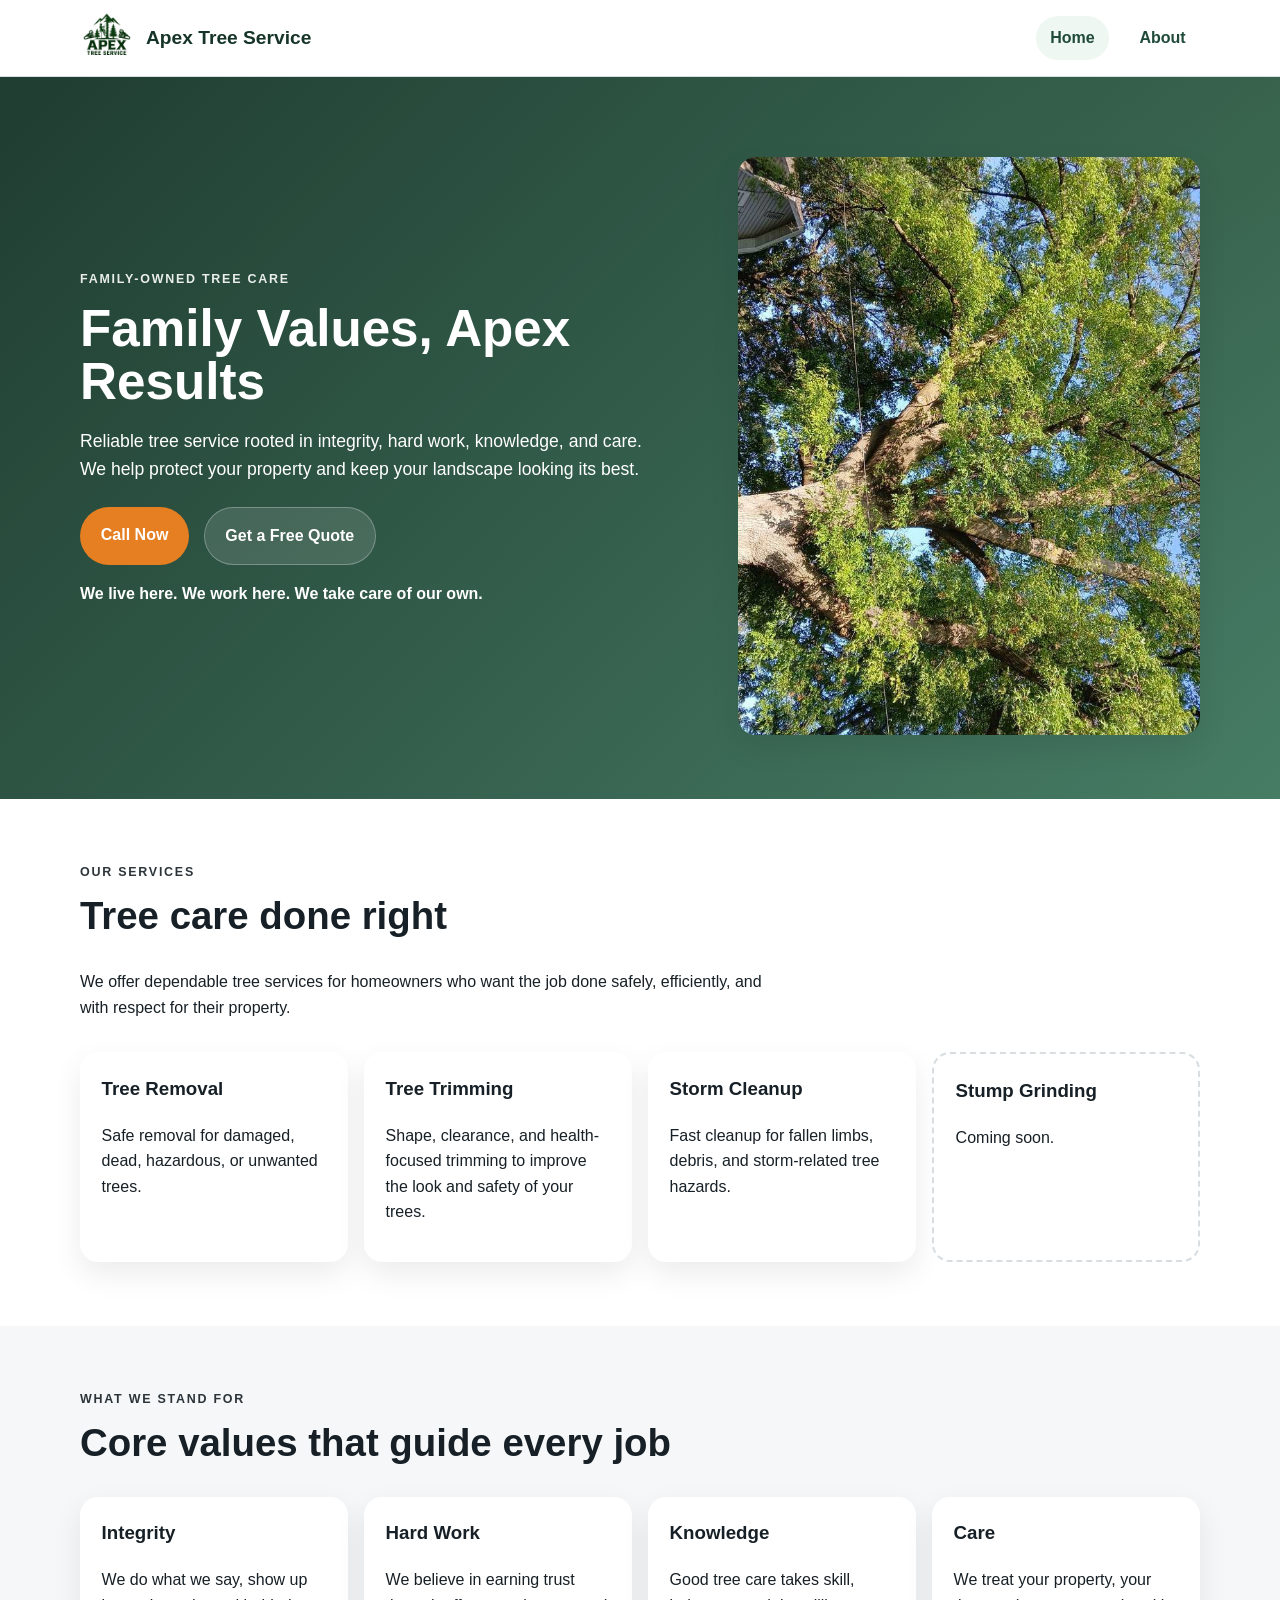
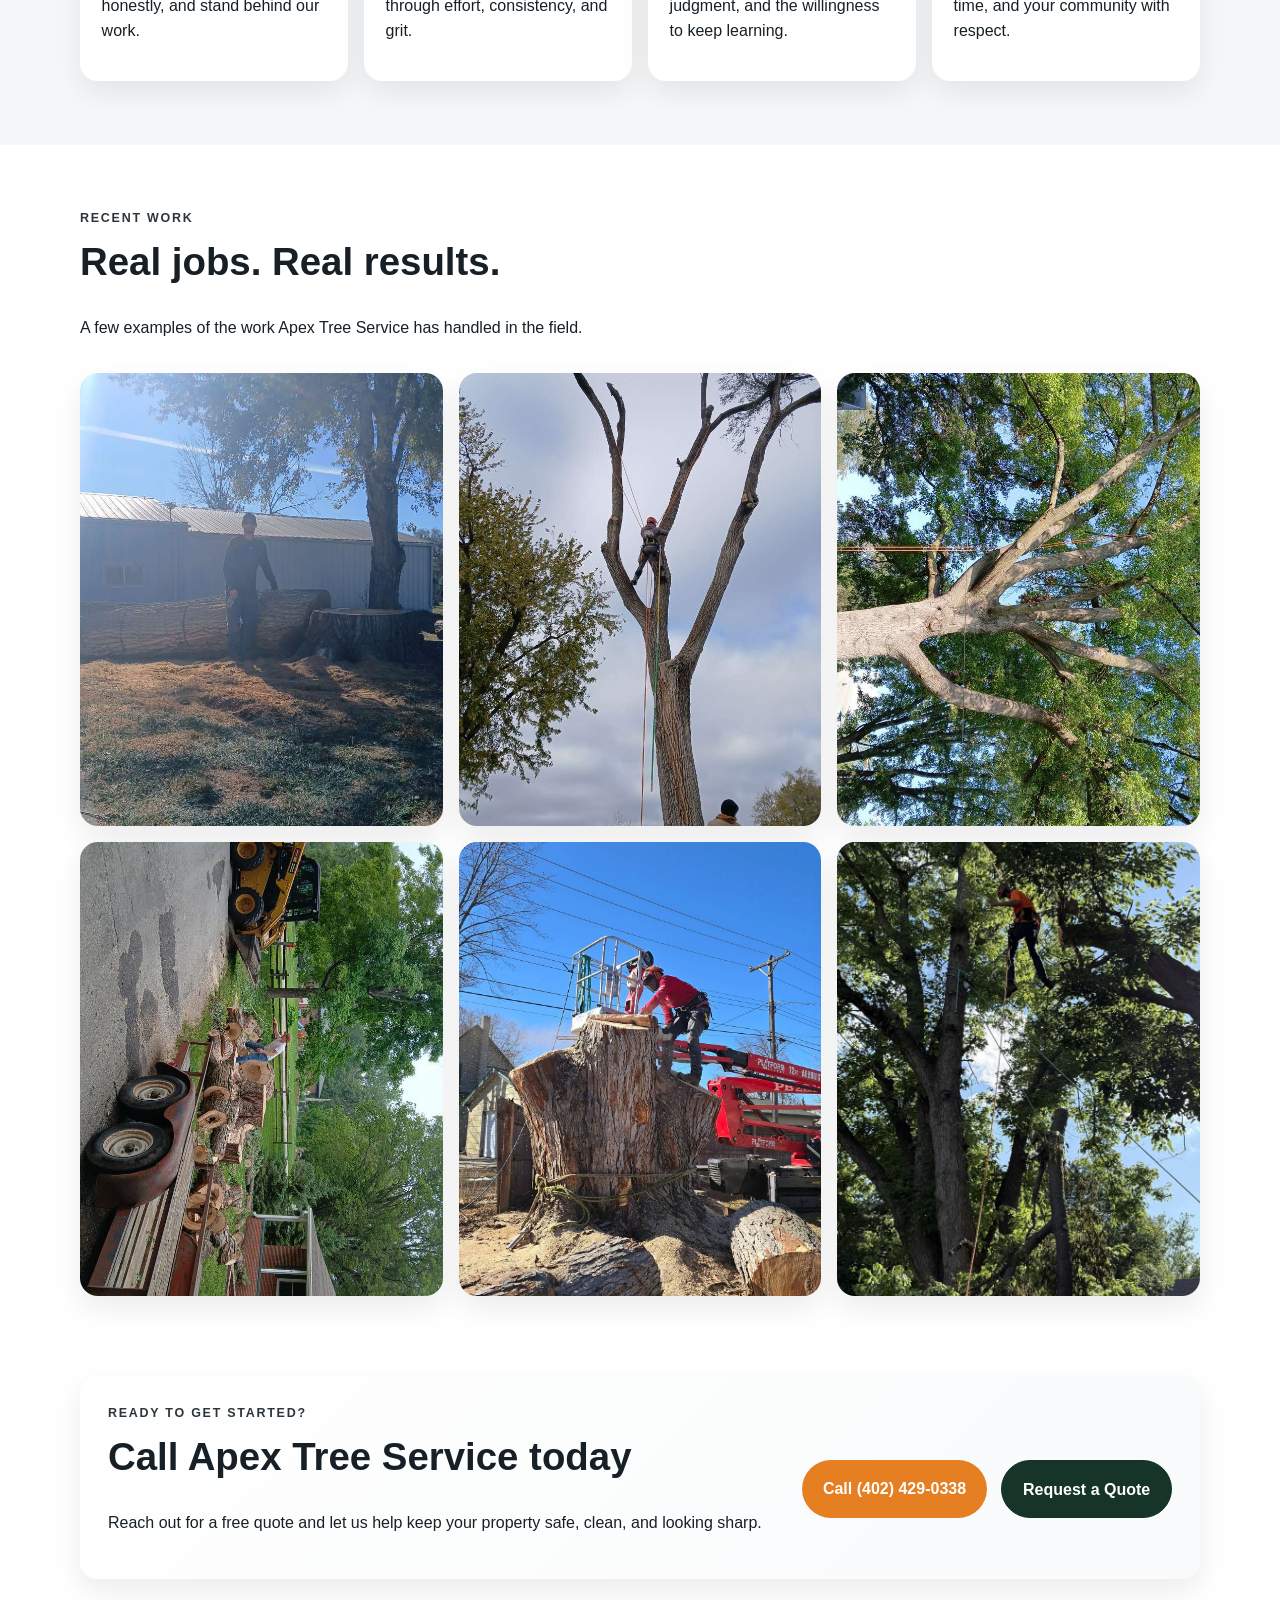
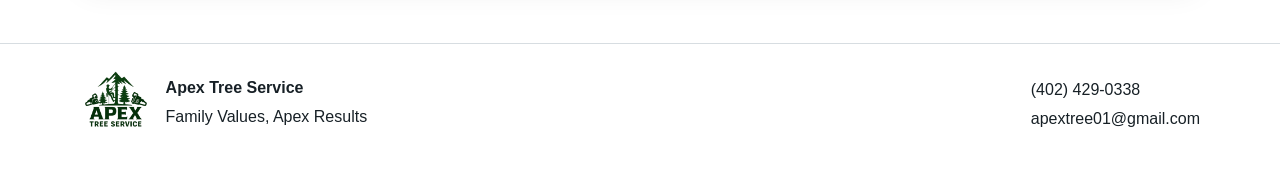
==== index.html @ bf9e17af "Add files via upload" ====
<!DOCTYPE html>
<html lang="en">
<head>
  <meta charset="UTF-8" />
  <meta name="viewport" content="width=device-width, initial-scale=1.0" />
  <title>Apex Tree Service | Family Values, Apex Results</title>
  <meta name="description" content="Apex Tree Service delivers dependable local tree care with integrity, hard work, knowledge, and care." />
  <link rel="stylesheet" href="style.css" />
</head>
<body>
  <header class="site-header">
    <div class="container nav-wrap">
      <a href="index.html" class="brand brand-with-logo">
        <img src="assets/logo-transparent.png" alt="Apex Tree Service logo" class="brand-logo" />
        <span>Apex Tree Service</span>
      </a>
      <nav class="nav">
        <a href="index.html" class="active">Home</a>
        <a href="about.html">About</a>
      </nav>
    </div>
  </header>

  <main>
    <section class="hero">
      <div class="container hero-grid">
        <div class="hero-copy">
          <p class="eyebrow">Family-Owned Tree Care</p>
          <h1>Family Values, Apex Results</h1>
          <p class="lead">
            Reliable tree service rooted in integrity, hard work, knowledge, and care.
            We help protect your property and keep your landscape looking its best.
          </p>
          <div class="hero-actions">
            <a class="btn btn-primary" href="tel:+14024290338">Call Now</a>
            <a class="btn btn-secondary" href="mailto:apextree01@gmail.com?subject=Free Quote Request">Get a Free Quote</a>
          </div>
          <p class="motto">We live here. We work here. We take care of our own.</p>
        </div>
        <div class="hero-visual">
          <img src="assets/work-3.jpg" alt="Tree climber working high in a tree" class="hero-image" />
        </div>
      </div>
    </section>

    <section class="section">
      <div class="container">
        <div class="section-heading">
          <p class="eyebrow">Our Services</p>
          <h2>Tree care done right</h2>
          <p>
            We offer dependable tree services for homeowners who want the job done safely,
            efficiently, and with respect for their property.
          </p>
        </div>

        <div class="cards">
          <article class="card">
            <h3>Tree Removal</h3>
            <p>Safe removal for damaged, dead, hazardous, or unwanted trees.</p>
          </article>
          <article class="card">
            <h3>Tree Trimming</h3>
            <p>Shape, clearance, and health-focused trimming to improve the look and safety of your trees.</p>
          </article>
          <article class="card">
            <h3>Storm Cleanup</h3>
            <p>Fast cleanup for fallen limbs, debris, and storm-related tree hazards.</p>
          </article>
          <article class="card coming-soon">
            <h3>Stump Grinding</h3>
            <p>Coming soon.</p>
          </article>
        </div>
      </div>
    </section>

    <section class="section section-alt">
      <div class="container">
        <div class="section-heading">
          <p class="eyebrow">What We Stand For</p>
          <h2>Core values that guide every job</h2>
        </div>
        <div class="values-grid">
          <div class="value-box">
            <h3>Integrity</h3>
            <p>We do what we say, show up honestly, and stand behind our work.</p>
          </div>
          <div class="value-box">
            <h3>Hard Work</h3>
            <p>We believe in earning trust through effort, consistency, and grit.</p>
          </div>
          <div class="value-box">
            <h3>Knowledge</h3>
            <p>Good tree care takes skill, judgment, and the willingness to keep learning.</p>
          </div>
          <div class="value-box">
            <h3>Care</h3>
            <p>We treat your property, your time, and your community with respect.</p>
          </div>
        </div>
      </div>
    </section>

    <section class="section">
      <div class="container">
        <div class="section-heading">
          <p class="eyebrow">Recent Work</p>
          <h2>Real jobs. Real results.</h2>
          <p>
            A few examples of the work Apex Tree Service has handled in the field.
          </p>
        </div>
        <div class="gallery-grid">
          <img src="assets/work-1.jpg" alt="Large tree stump and cut trunk after removal" />
          <img src="assets/work-2.jpg" alt="Worker up in a tree using climbing ropes" />
          <img src="assets/work-4.jpg" alt="Large tree canopy over a residential property" />
          <img src="assets/work-5.jpg" alt="Tree trimming progress on a large tree" />
          <img src="assets/work-6.jpg" alt="Skid steer and cut logs during cleanup" />
          <img src="assets/work-7.jpg" alt="Tree worker suspended in a tree canopy" />
        </div>
      </div>
    </section>

    <section class="section cta-section">
      <div class="container cta-box">
        <div>
          <p class="eyebrow">Ready to get started?</p>
          <h2>Call Apex Tree Service today</h2>
          <p>
            Reach out for a free quote and let us help keep your property safe, clean, and looking sharp.
          </p>
        </div>
        <div class="cta-actions">
          <a class="btn btn-primary" href="tel:+14024290338">Call (402) 429-0338</a>
          <a class="btn btn-secondary dark-secondary" href="mailto:apextree01@gmail.com?subject=Free Quote Request">Request a Quote</a>
        </div>
      </div>
    </section>
  </main>

  <footer class="site-footer">
    <div class="container footer-wrap">
      <div class="footer-brand">
        <img src="assets/logo-transparent.png" alt="Apex Tree Service logo" class="footer-logo" />
        <div>
          <strong>Apex Tree Service</strong>
          <p>Family Values, Apex Results</p>
        </div>
      </div>
      <div>
        <p><a href="tel:+14024290338">(402) 429-0338</a></p>
        <p><a href="mailto:apextree01@gmail.com">apextree01@gmail.com</a></p>
      </div>
    </div>
  </footer>
</body>
</html>
---- style.css ----
* {
  box-sizing: border-box;
}

:root {
  --green-900: #163528;
  --green-800: #1f4a39;
  --green-700: #2d6a4f;
  --green-100: #eef7f1;
  --orange-500: #e67e22;
  --orange-600: #cf6d17;
  --silver-100: #f5f7f8;
  --silver-200: #d7dde1;
  --slate-900: #172026;
  --white: #ffffff;
  --shadow: 0 12px 30px rgba(0, 0, 0, 0.08);
  --radius: 18px;
  --max: 1120px;
}

html {
  scroll-behavior: smooth;
}

body {
  margin: 0;
  font-family: Arial, Helvetica, sans-serif;
  color: var(--slate-900);
  background: var(--white);
  line-height: 1.6;
}

img {
  max-width: 100%;
  display: block;
}

a {
  color: inherit;
  text-decoration: none;
}

.container {
  width: min(calc(100% - 2rem), var(--max));
  margin: 0 auto;
}

.narrow {
  width: min(calc(100% - 2rem), 780px);
  margin: 0 auto;
}

.site-header {
  position: sticky;
  top: 0;
  z-index: 10;
  background: rgba(255,255,255,0.96);
  backdrop-filter: blur(8px);
  border-bottom: 1px solid var(--silver-200);
}

.nav-wrap {
  display: flex;
  align-items: center;
  justify-content: space-between;
  min-height: 76px;
  gap: 1rem;
}

.brand {
  font-size: 1.2rem;
  font-weight: 800;
  color: var(--green-900);
}

.brand-with-logo {
  display: inline-flex;
  align-items: center;
  gap: 0.75rem;
}

.brand-logo {
  width: 54px;
  height: 54px;
  object-fit: contain;
}

.nav {
  display: flex;
  gap: 1rem;
  flex-wrap: wrap;
}

.nav a {
  padding: 0.55rem 0.9rem;
  border-radius: 999px;
  font-weight: 700;
  color: var(--green-800);
}

.nav a.active,
.nav a:hover {
  background: var(--green-100);
}

.hero,
.page-hero {
  background:
    linear-gradient(135deg, rgba(22,53,40,0.96), rgba(45,106,79,0.88)),
    radial-gradient(circle at top right, rgba(230,126,34,0.25), transparent 35%);
  color: var(--white);
}

.hero {
  padding: 5rem 0 4rem;
}

.page-hero {
  padding: 4.5rem 0 3.5rem;
}

.hero-grid {
  display: grid;
  grid-template-columns: 1.15fr 0.85fr;
  gap: 2rem;
  align-items: center;
}

.hero-copy h1,
.page-hero h1 {
  font-size: clamp(2.2rem, 4vw, 4rem);
  line-height: 1.05;
  margin: 0 0 1rem;
}

.eyebrow {
  text-transform: uppercase;
  letter-spacing: 0.14em;
  font-size: 0.78rem;
  font-weight: 800;
  margin: 0 0 0.75rem;
  opacity: 0.9;
}

.lead {
  font-size: 1.1rem;
  max-width: 60ch;
}

.hero-actions,
.cta-actions {
  display: flex;
  flex-wrap: wrap;
  gap: 0.9rem;
  margin-top: 1.5rem;
}

.btn {
  display: inline-block;
  padding: 0.95rem 1.3rem;
  border-radius: 999px;
  font-weight: 800;
  transition: transform 0.15s ease, background 0.15s ease;
}

.btn:hover {
  transform: translateY(-1px);
}

.btn-primary {
  background: var(--orange-500);
  color: var(--white);
}

.btn-primary:hover {
  background: var(--orange-600);
}

.btn-secondary {
  background: rgba(255,255,255,0.12);
  color: var(--white);
  border: 1px solid rgba(255,255,255,0.28);
}

.dark-secondary {
  background: var(--green-900);
  color: var(--white);
  border: 1px solid var(--green-900);
}

.motto {
  margin-top: 1rem;
  font-weight: 700;
}

.hero-image,
.team-photo,
.gallery-grid img {
  width: 100%;
  border-radius: var(--radius);
  box-shadow: var(--shadow);
}

.hero-image {
  aspect-ratio: 4 / 5;
  object-fit: cover;
}

.team-photo {
  max-height: 720px;
  object-fit: cover;
  object-position: center;
}

.hero-card,
.info-panel,
.card,
.value-box,
.profile-card,
.cta-box {
  background: var(--white);
  color: var(--slate-900);
  border-radius: var(--radius);
  box-shadow: var(--shadow);
}

.info-panel,
.profile-card {
  padding: 1.5rem;
}

.check-list {
  list-style: none;
  padding: 0;
  margin: 1rem 0 0;
}

.check-list li {
  position: relative;
  padding-left: 1.4rem;
  margin-bottom: 0.75rem;
}

.check-list li::before {
  content: "•";
  position: absolute;
  left: 0;
  top: 0;
  color: var(--orange-500);
  font-weight: 900;
}

.section {
  padding: 4rem 0;
}

.section-alt {
  background: var(--silver-100);
}

.section-heading {
  max-width: 700px;
  margin-bottom: 2rem;
}

.section-heading h2,
.two-col h2,
.profile-content h2,
.cta-box h2 {
  margin-top: 0;
  font-size: clamp(1.8rem, 3vw, 2.7rem);
  line-height: 1.1;
}

.cards,
.values-grid,
.team-grid,
.gallery-grid {
  display: grid;
  gap: 1rem;
}

.cards,
.values-grid {
  grid-template-columns: repeat(4, 1fr);
}

.team-grid {
  grid-template-columns: repeat(2, 1fr);
}

.gallery-grid {
  grid-template-columns: repeat(3, 1fr);
}

.gallery-grid img {
  aspect-ratio: 4 / 5;
  object-fit: cover;
}

.card,
.value-box {
  padding: 1.35rem;
}

.card h3,
.value-box h3,
.info-panel h3 {
  margin-top: 0;
}

.coming-soon {
  border: 2px dashed var(--silver-200);
  box-shadow: none;
}

.two-col {
  display: grid;
  grid-template-columns: 1.2fr 0.8fr;
  gap: 1.5rem;
  align-items: start;
}

.quote {
  font-size: 1.2rem;
  font-weight: 700;
  color: var(--green-800);
}

.mini-slogan {
  margin-top: 1rem;
  font-weight: 800;
  color: var(--green-800);
}

.profile-card {
  border-left: 6px solid var(--orange-500);
}

.cta-section {
  padding-top: 1rem;
}

.cta-box {
  padding: 1.75rem;
  display: flex;
  align-items: center;
  justify-content: space-between;
  gap: 1.5rem;
  background: linear-gradient(135deg, #ffffff, #f8fafb);
}

.site-footer {
  border-top: 1px solid var(--silver-200);
  padding: 1.5rem 0 2rem;
  background: var(--white);
}

.footer-wrap {
  display: flex;
  justify-content: space-between;
  gap: 1rem;
  flex-wrap: wrap;
  align-items: center;
}

.footer-brand {
  display: flex;
  align-items: center;
  gap: 0.85rem;
}

.footer-logo {
  width: 72px;
  height: 72px;
  object-fit: contain;
}

.footer-wrap p {
  margin: 0.25rem 0;
}

@media (max-width: 900px) {
  .hero-grid,
  .two-col,
  .cards,
  .values-grid,
  .team-grid,
  .gallery-grid {
    grid-template-columns: 1fr;
  }

  .cta-box {
    flex-direction: column;
    align-items: flex-start;
  }
}

@media (max-width: 640px) {
  .nav-wrap {
    min-height: auto;
    padding: 0.8rem 0;
    flex-direction: column;
    align-items: flex-start;
  }

  .hero,
  .page-hero,
  .section {
    padding: 3rem 0;
  }

  .btn {
    width: 100%;
    text-align: center;
  }

  .brand-logo {
    width: 46px;
    height: 46px;
  }

  .footer-logo {
    width: 60px;
    height: 60px;
  }
}
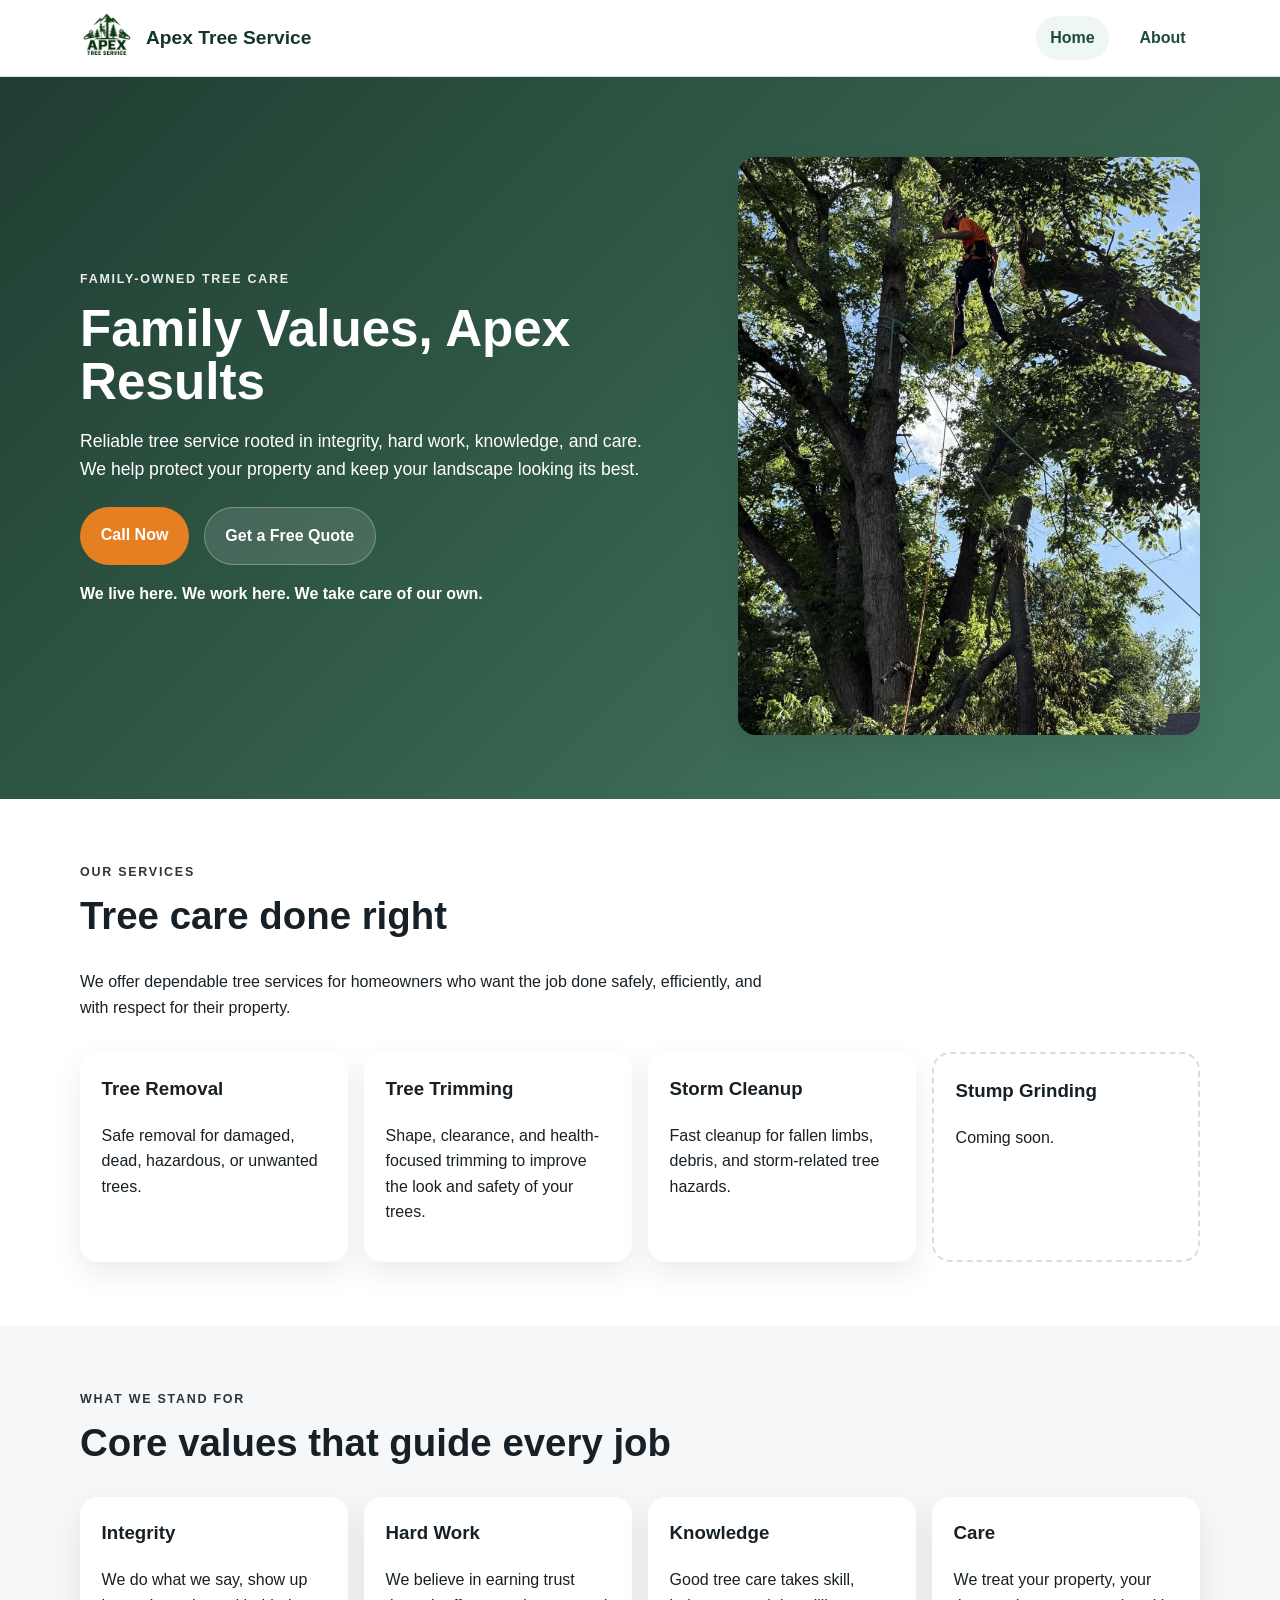
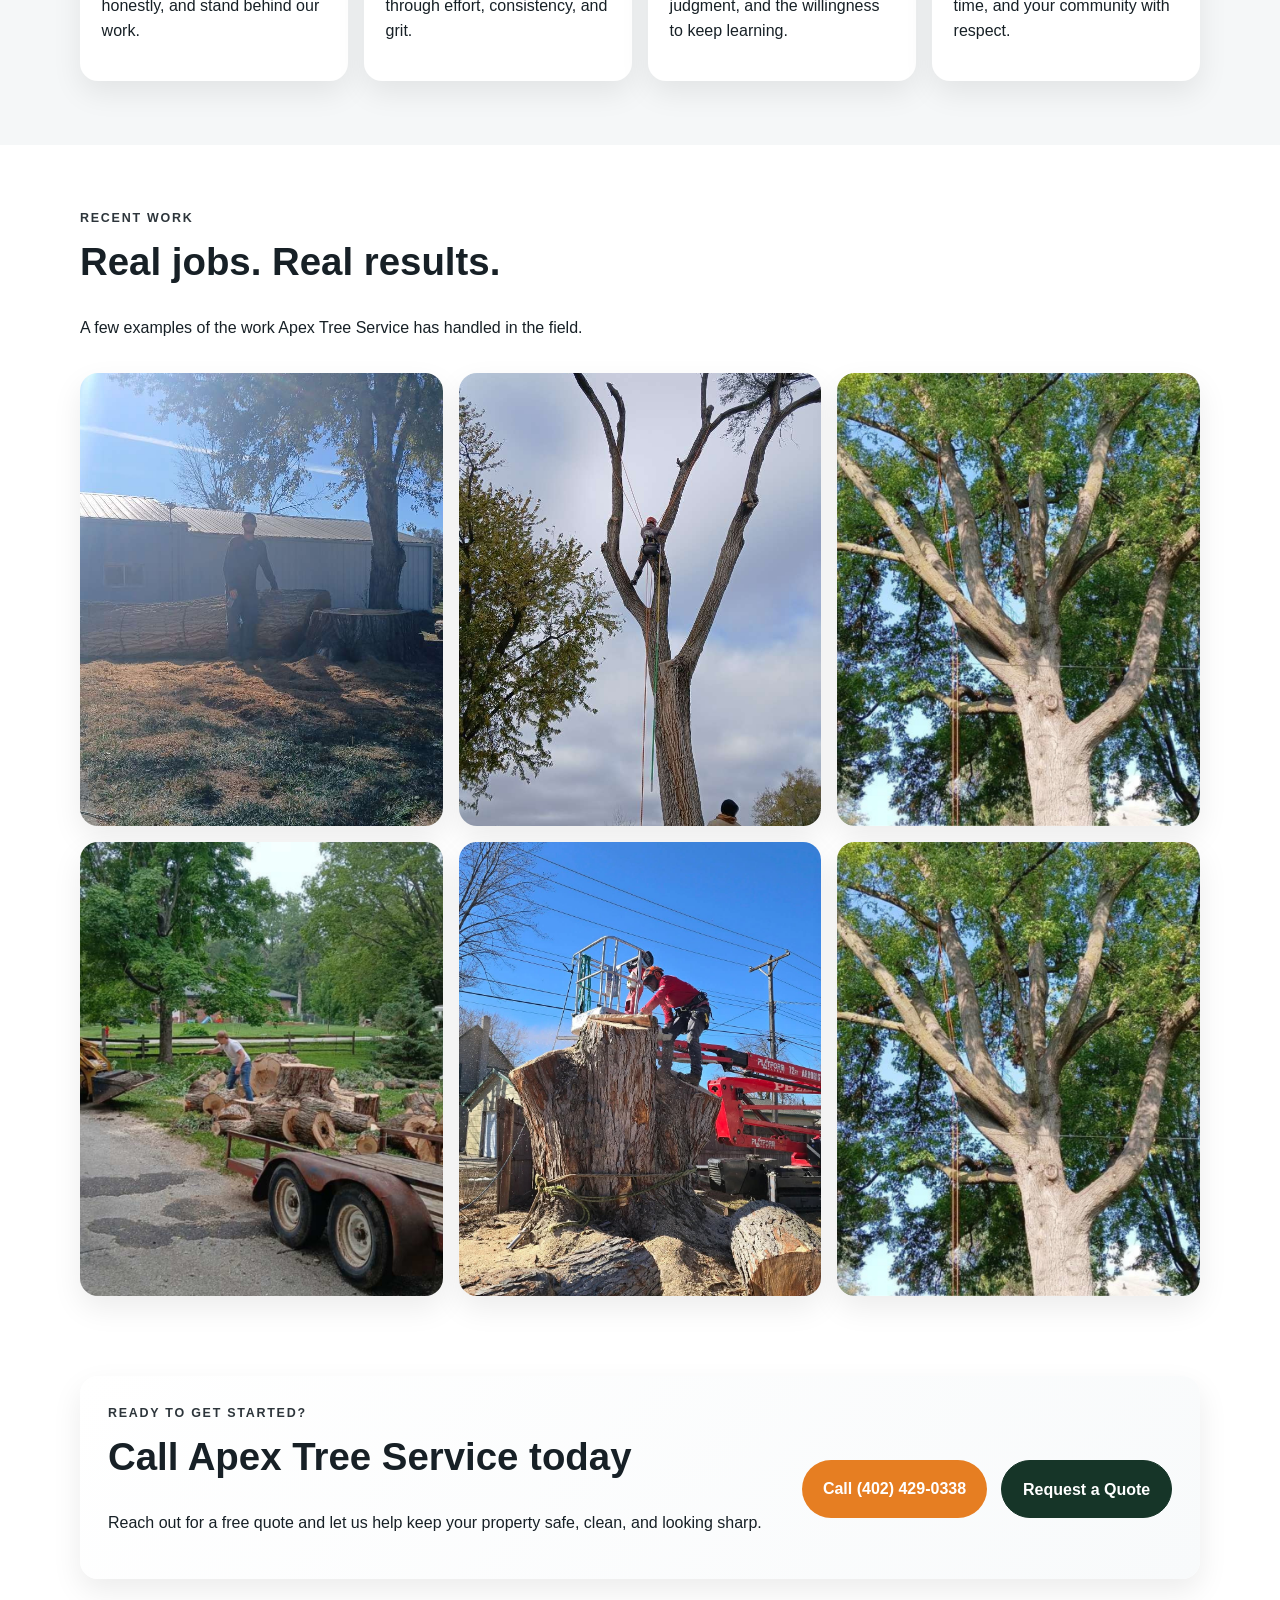
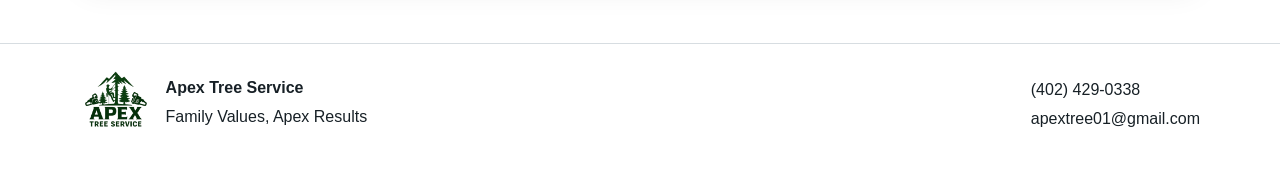
==== commit 61274b7f: "Update index.html" ====
--- a/index.html
+++ b/index.html
@@ -38,7 +38,7 @@
           <p class="motto">We live here. We work here. We take care of our own.</p>
         </div>
         <div class="hero-visual">
-          <img src="assets/work-3.jpg" alt="Tree climber working high in a tree" class="hero-image" />
+          <img src="assets/work-7.jpg" alt="Tree climber working high in a tree" class="hero-image" />
         </div>
       </div>
     </section>
@@ -117,7 +117,7 @@
           <img src="assets/work-4.jpg" alt="Large tree canopy over a residential property" />
           <img src="assets/work-5.jpg" alt="Tree trimming progress on a large tree" />
           <img src="assets/work-6.jpg" alt="Skid steer and cut logs during cleanup" />
-          <img src="assets/work-7.jpg" alt="Tree worker suspended in a tree canopy" />
+          <img src="assets/work-4.jpg" alt="Tree worker suspended in a tree canopy" />
         </div>
       </div>
     </section>
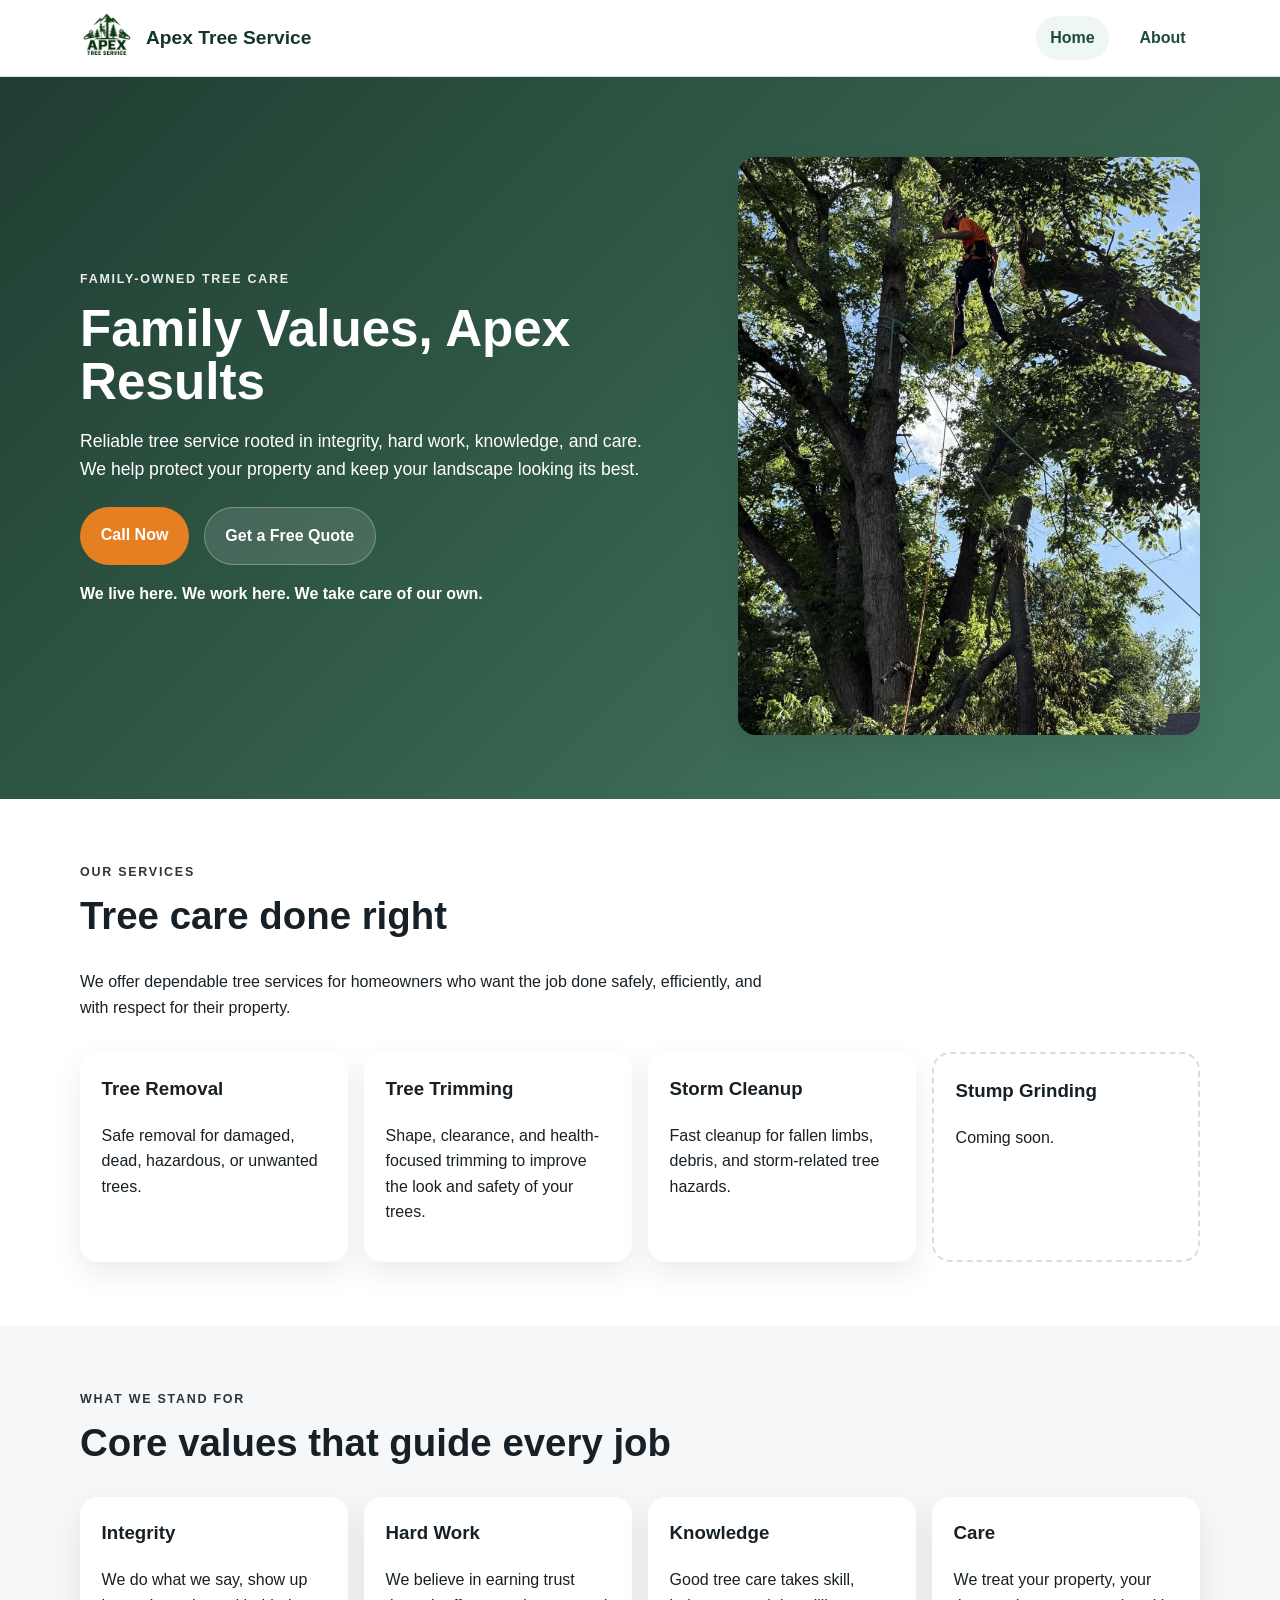
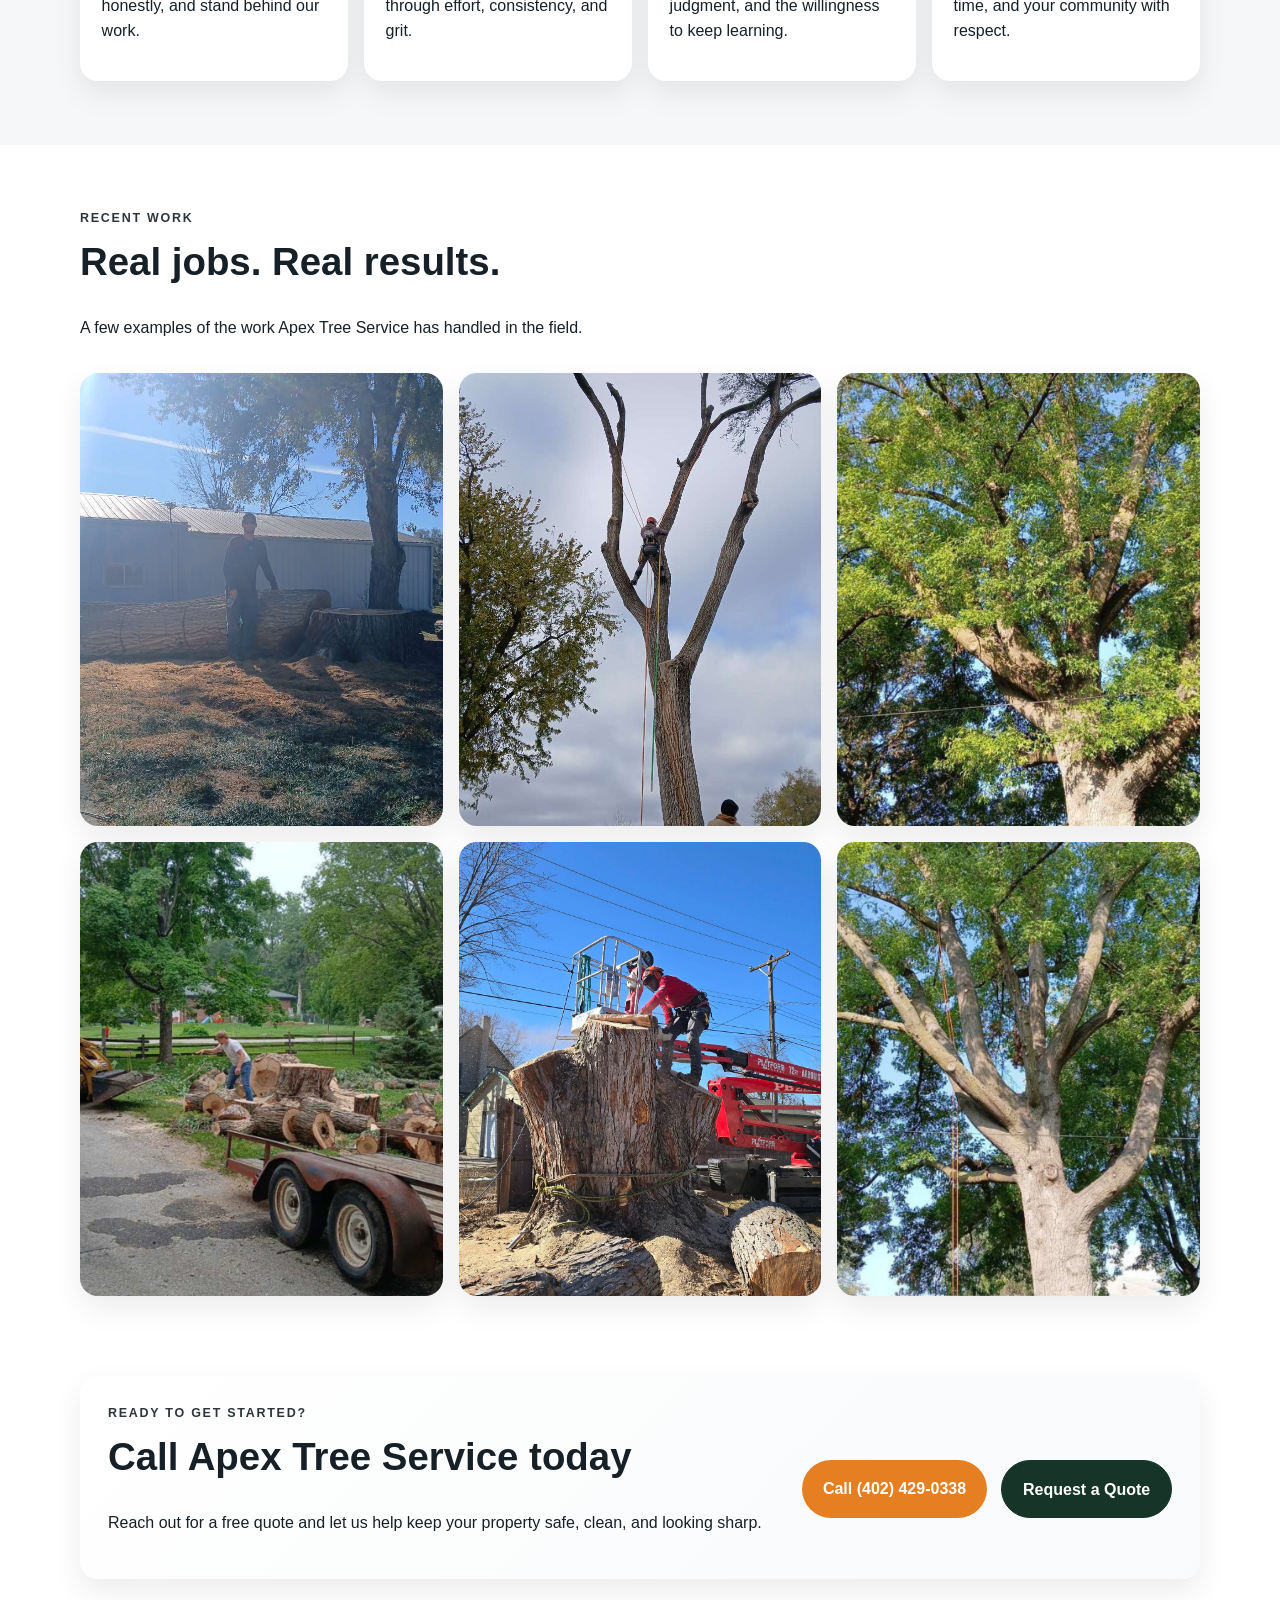
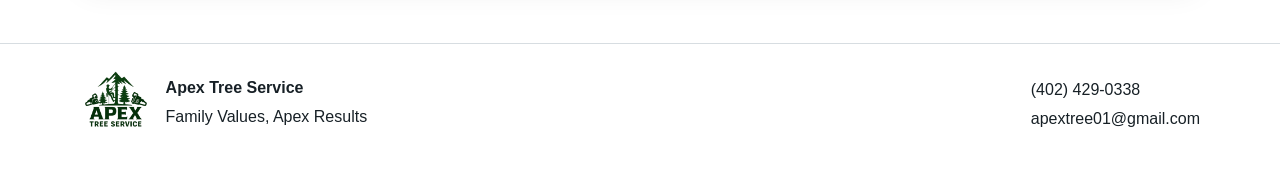
==== commit 09051d81: "Update index.html" ====
--- a/index.html
+++ b/index.html
@@ -114,7 +114,7 @@
         <div class="gallery-grid">
           <img src="assets/work-1.jpg" alt="Large tree stump and cut trunk after removal" />
           <img src="assets/work-2.jpg" alt="Worker up in a tree using climbing ropes" />
-          <img src="assets/work-4.jpg" alt="Large tree canopy over a residential property" />
+          <img src="assets/work-3.jpg" alt="Large tree canopy over a residential property" />
           <img src="assets/work-5.jpg" alt="Tree trimming progress on a large tree" />
           <img src="assets/work-6.jpg" alt="Skid steer and cut logs during cleanup" />
           <img src="assets/work-4.jpg" alt="Tree worker suspended in a tree canopy" />
